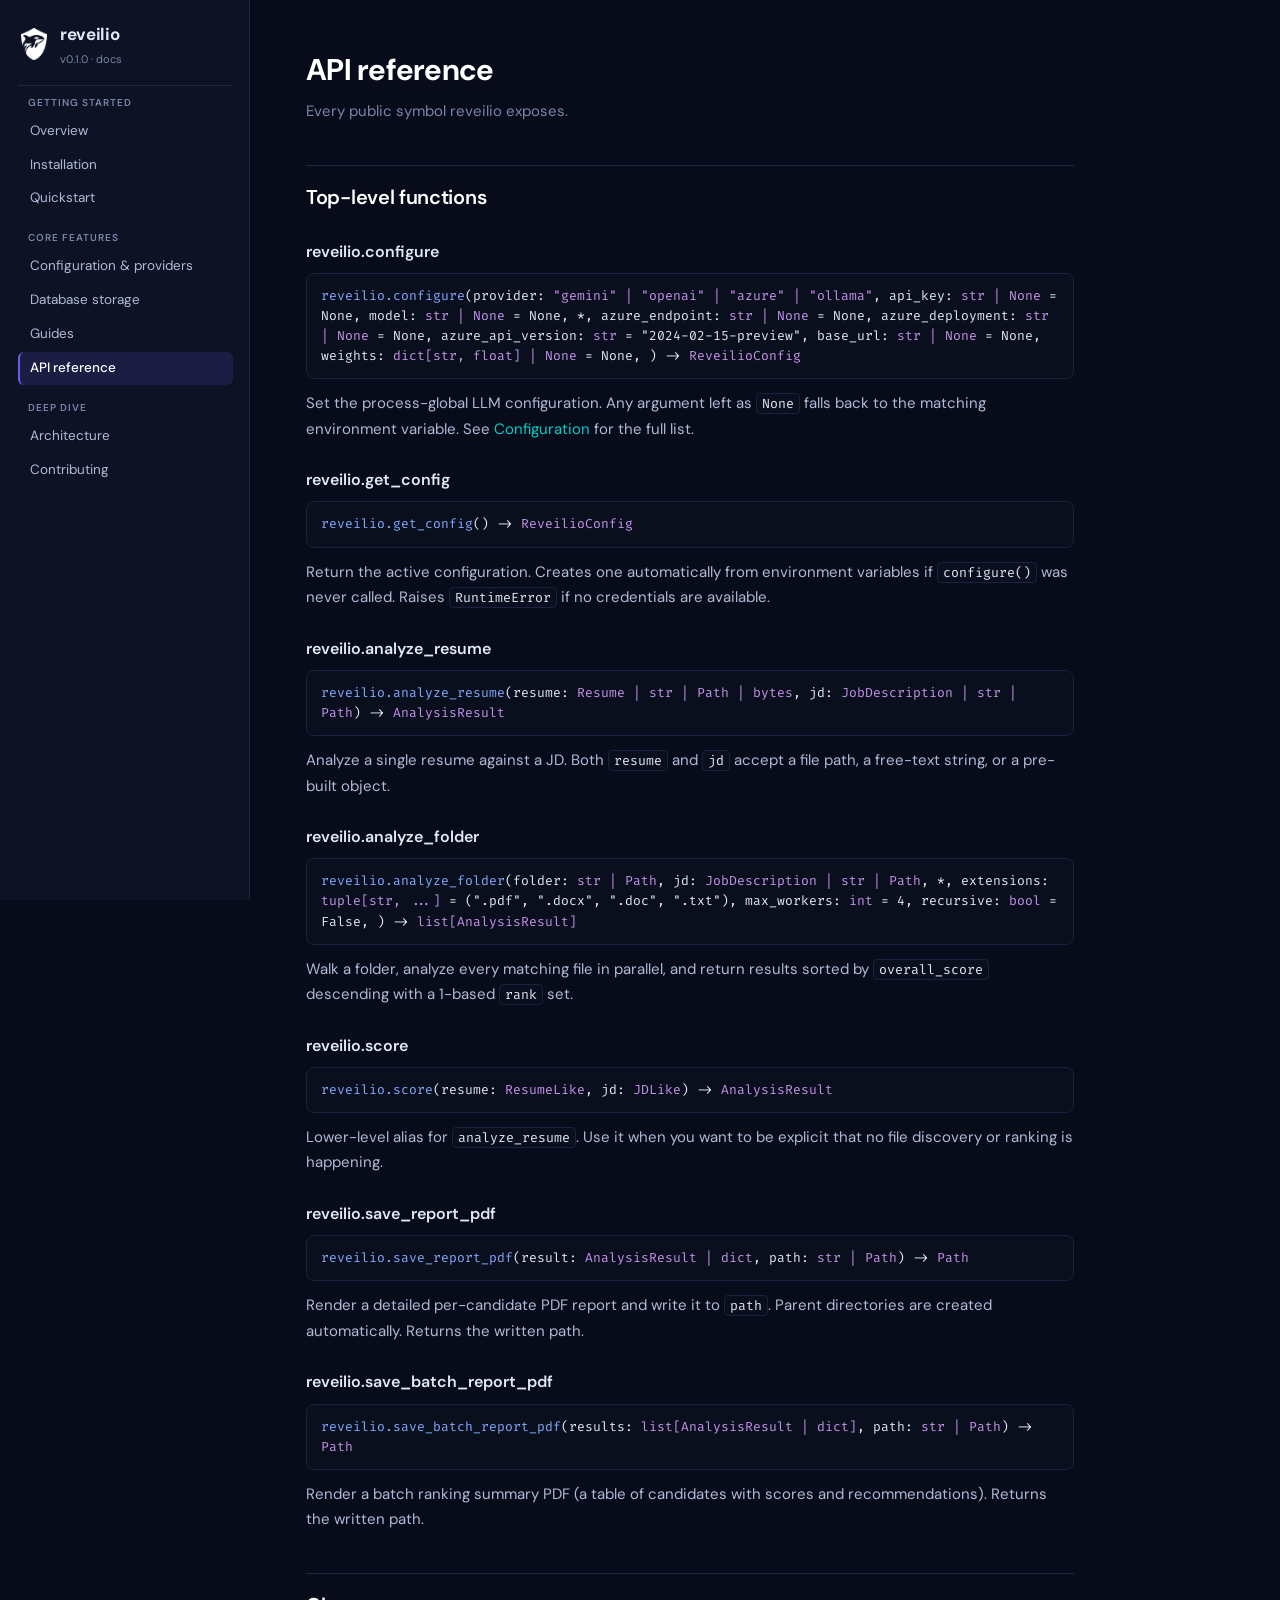
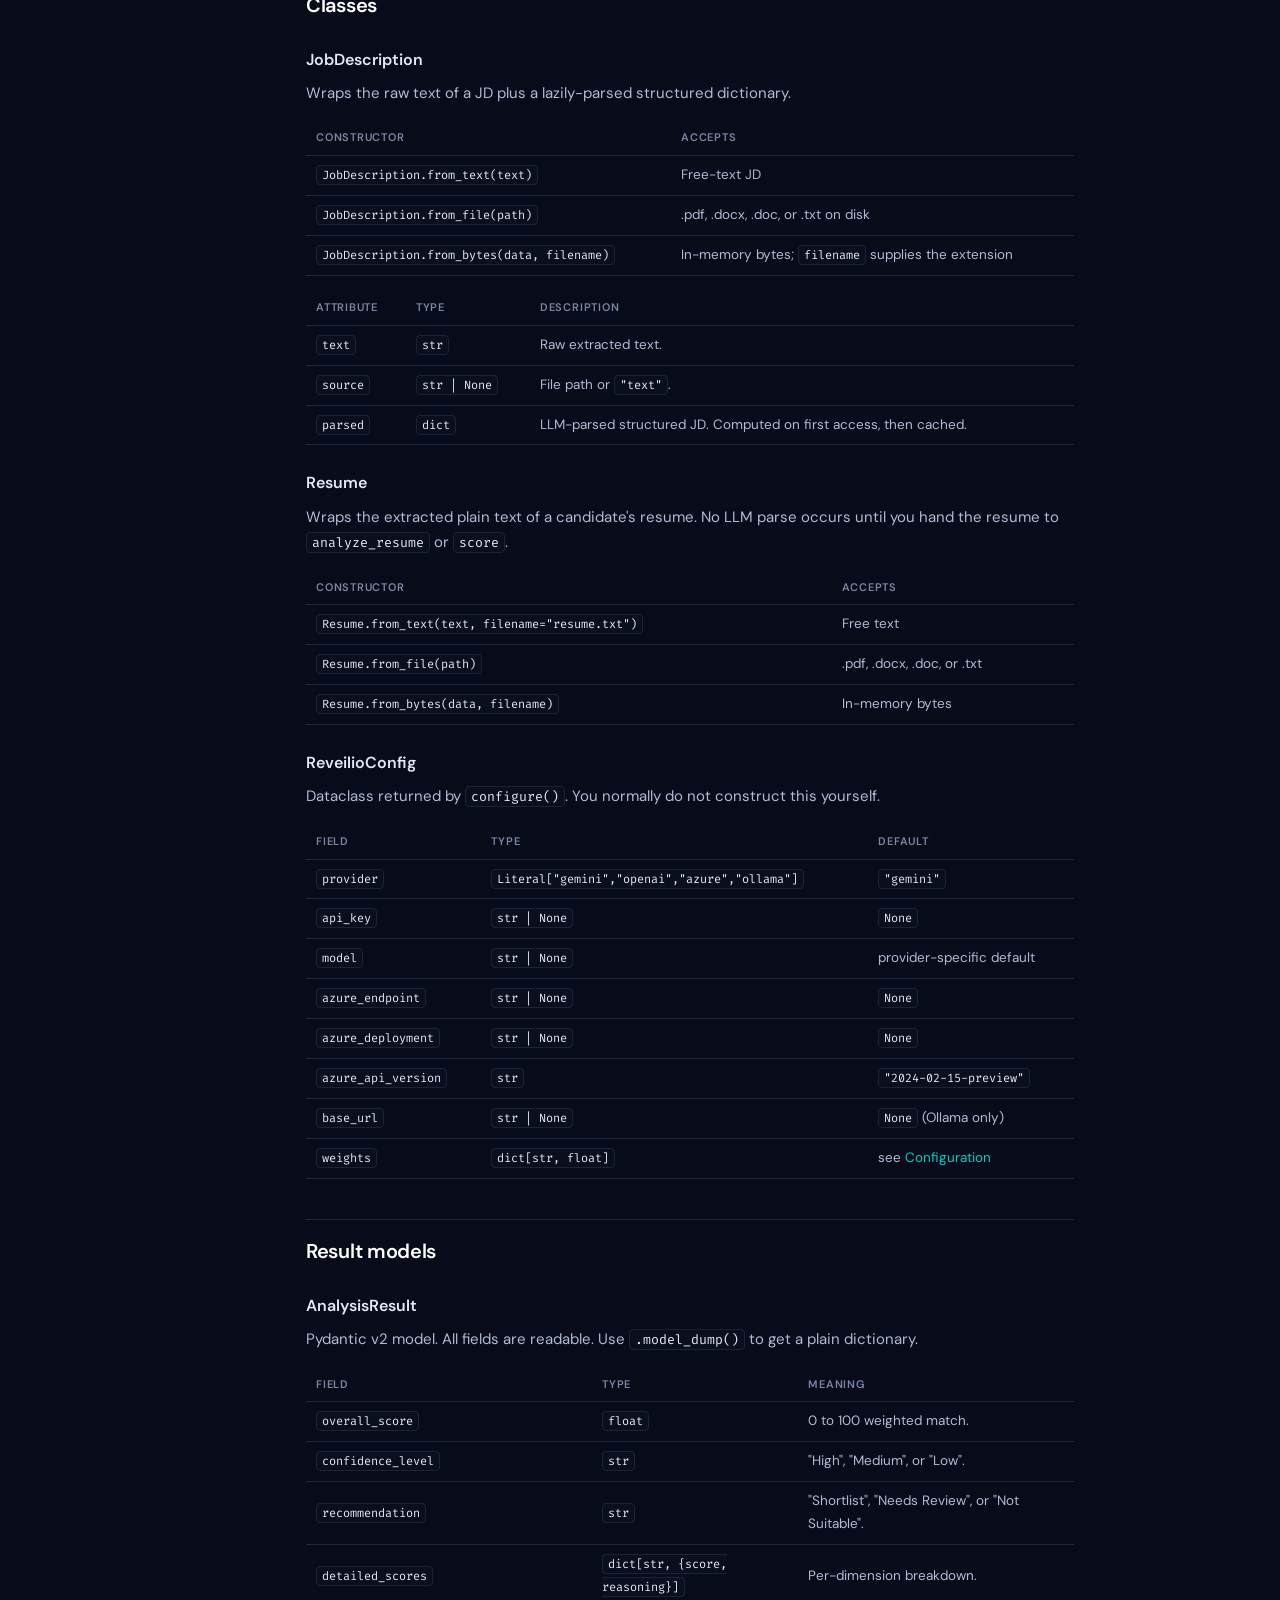
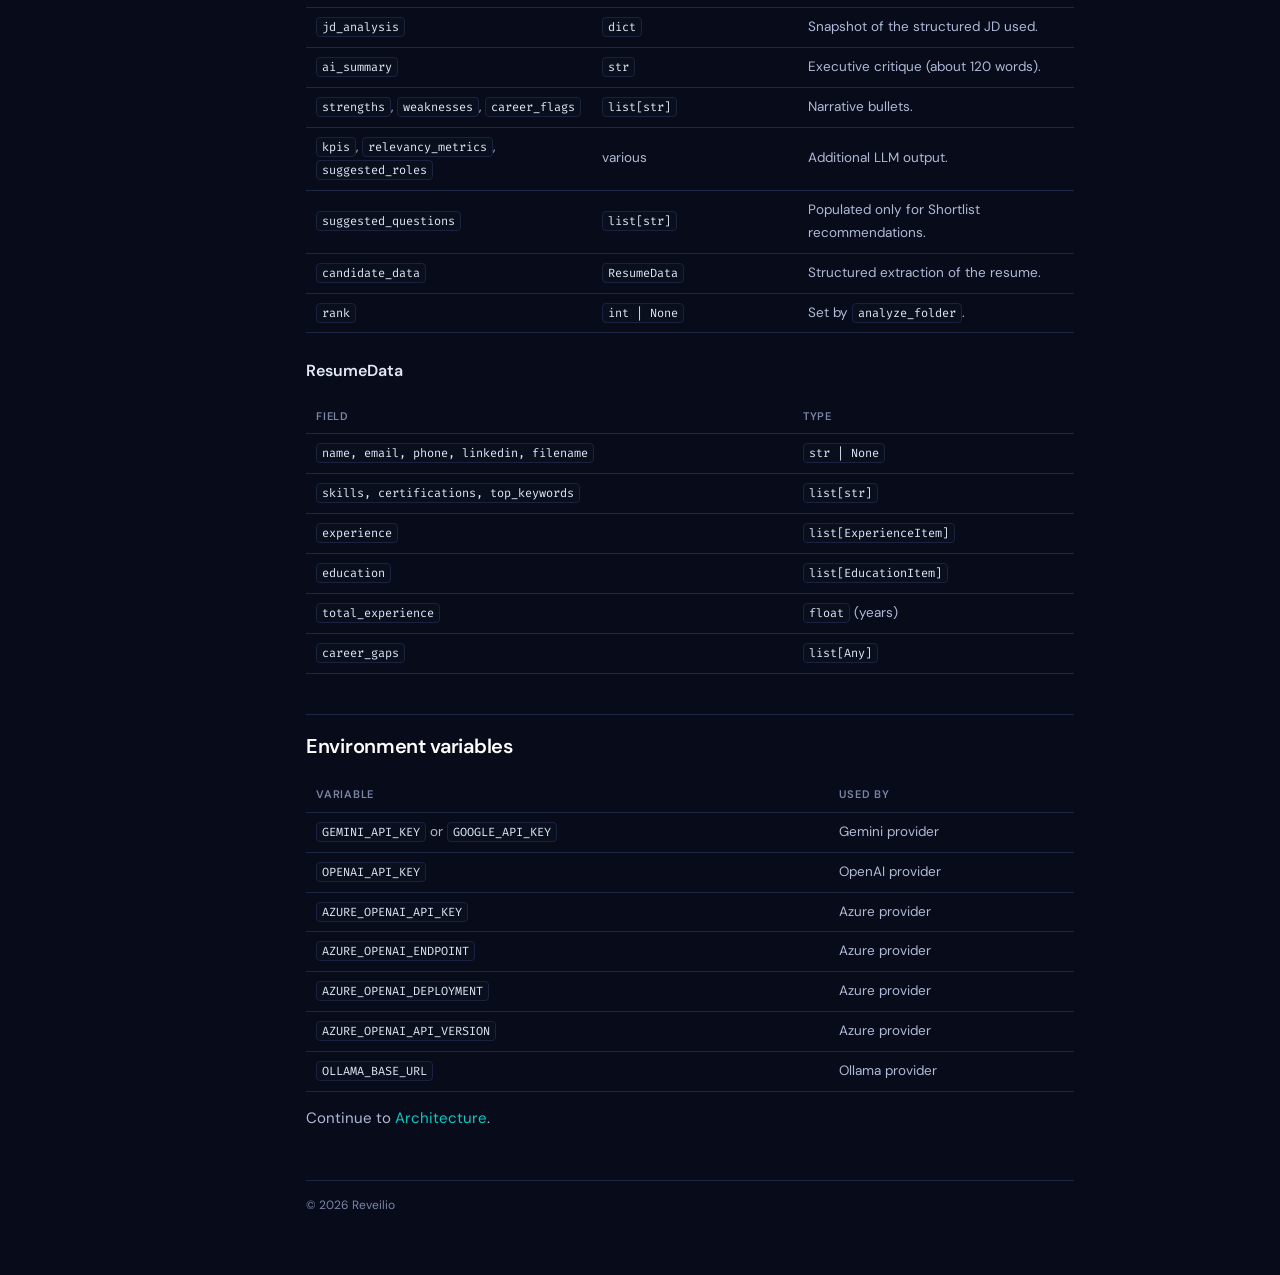
==== docs/api-reference.html @ 4799bc82 "feat: add database storage support (SQLite, PostgreSQL, MySQL, MongoDB)   - Add reveilio.connect_db(" ====
<!doctype html>
<html lang="en">
<head>
<meta charset="utf-8" />
<meta name="viewport" content="width=device-width, initial-scale=1" />
<title>API reference | reveilio</title>
<link rel="icon" type="image/png" href="assets/logo.png" />
<link rel="stylesheet" href="assets/style.css" />
</head>
<body>
<div class="layout">
  <aside class="sidebar">
    <div class="brand"><img class="logo" src="assets/logo.png" alt="Reveilio logo" /><div><h1>reveilio</h1><small>v0.1.0 · docs</small></div></div>
    <nav>
      <div class="section-label">Getting started</div>
      <ul>
        <li><a href="index.html">Overview</a></li>
        <li><a href="installation.html">Installation</a></li>
        <li><a href="quickstart.html">Quickstart</a></li>
      </ul>
      <div class="section-label">Core features</div>
      <ul>
        <li><a href="configuration.html">Configuration &amp; providers</a></li>
        <li><a href="database.html">Database storage</a></li>
        <li><a href="guides.html">Guides</a></li>
        <li><a class="active" href="api-reference.html">API reference</a></li>
      </ul>
      <div class="section-label">Deep dive</div>
      <ul>
        <li><a href="architecture.html">Architecture</a></li>
        <li><a href="contributing.html">Contributing</a></li>
      </ul>
    </nav>
  </aside>
  <main>
    <h1>API reference</h1>
    <p class="subtitle">Every public symbol reveilio exposes.</p>

    <h2>Top-level functions</h2>

    <h3>reveilio.configure</h3>
    <div class="sig">
<span class="name">reveilio.configure</span>(provider: <span class="type">"gemini" | "openai" | "azure" | "ollama"</span>,
    api_key: <span class="type">str | None</span> = None,
    model: <span class="type">str | None</span> = None,
    *,
    azure_endpoint: <span class="type">str | None</span> = None,
    azure_deployment: <span class="type">str | None</span> = None,
    azure_api_version: <span class="type">str</span> = "2024-02-15-preview",
    base_url: <span class="type">str | None</span> = None,
    weights: <span class="type">dict[str, float] | None</span> = None,
) -&gt; <span class="type">ReveilioConfig</span>
    </div>
    <p>Set the process-global LLM configuration. Any argument left as <code>None</code>
      falls back to the matching environment variable. See
      <a href="configuration.html">Configuration</a> for the full list.</p>

    <h3>reveilio.get_config</h3>
    <div class="sig"><span class="name">reveilio.get_config</span>() -&gt; <span class="type">ReveilioConfig</span></div>
    <p>Return the active configuration. Creates one automatically from environment
      variables if <code>configure()</code> was never called. Raises
      <code>RuntimeError</code> if no credentials are available.</p>

    <h3>reveilio.analyze_resume</h3>
    <div class="sig">
<span class="name">reveilio.analyze_resume</span>(resume: <span class="type">Resume | str | Path | bytes</span>,
    jd: <span class="type">JobDescription | str | Path</span>) -&gt; <span class="type">AnalysisResult</span>
    </div>
    <p>Analyze a single resume against a JD. Both <code>resume</code> and <code>jd</code>
      accept a file path, a free-text string, or a pre-built object.</p>

    <h3>reveilio.analyze_folder</h3>
    <div class="sig">
<span class="name">reveilio.analyze_folder</span>(folder: <span class="type">str | Path</span>,
    jd: <span class="type">JobDescription | str | Path</span>,
    *,
    extensions: <span class="type">tuple[str, ...]</span> = (".pdf", ".docx", ".doc", ".txt"),
    max_workers: <span class="type">int</span> = 4,
    recursive: <span class="type">bool</span> = False,
) -&gt; <span class="type">list[AnalysisResult]</span>
    </div>
    <p>Walk a folder, analyze every matching file in parallel, and return results sorted
      by <code>overall_score</code> descending with a 1-based <code>rank</code> set.</p>

    <h3>reveilio.score</h3>
    <div class="sig">
<span class="name">reveilio.score</span>(resume: <span class="type">ResumeLike</span>, jd: <span class="type">JDLike</span>) -&gt; <span class="type">AnalysisResult</span>
    </div>
    <p>Lower-level alias for <code>analyze_resume</code>. Use it when you want to be
      explicit that no file discovery or ranking is happening.</p>

    <h3>reveilio.save_report_pdf</h3>
    <div class="sig">
<span class="name">reveilio.save_report_pdf</span>(result: <span class="type">AnalysisResult | dict</span>,
    path: <span class="type">str | Path</span>) -&gt; <span class="type">Path</span>
    </div>
    <p>Render a detailed per-candidate PDF report and write it to <code>path</code>.
      Parent directories are created automatically. Returns the written path.</p>

    <h3>reveilio.save_batch_report_pdf</h3>
    <div class="sig">
<span class="name">reveilio.save_batch_report_pdf</span>(results: <span class="type">list[AnalysisResult | dict]</span>,
    path: <span class="type">str | Path</span>) -&gt; <span class="type">Path</span>
    </div>
    <p>Render a batch ranking summary PDF (a table of candidates with scores and
      recommendations). Returns the written path.</p>

    <h2>Classes</h2>

    <h3>JobDescription</h3>
    <p>Wraps the raw text of a JD plus a lazily-parsed structured dictionary.</p>
    <table>
      <thead><tr><th>Constructor</th><th>Accepts</th></tr></thead>
      <tbody>
        <tr><td><code>JobDescription.from_text(text)</code></td><td>Free-text JD</td></tr>
        <tr><td><code>JobDescription.from_file(path)</code></td><td>.pdf, .docx, .doc, or .txt on disk</td></tr>
        <tr><td><code>JobDescription.from_bytes(data, filename)</code></td><td>In-memory bytes; <code>filename</code> supplies the extension</td></tr>
      </tbody>
    </table>
    <table>
      <thead><tr><th>Attribute</th><th>Type</th><th>Description</th></tr></thead>
      <tbody>
        <tr><td><code>text</code></td><td><code>str</code></td><td>Raw extracted text.</td></tr>
        <tr><td><code>source</code></td><td><code>str | None</code></td><td>File path or <code>"text"</code>.</td></tr>
        <tr><td><code>parsed</code></td><td><code>dict</code></td><td>LLM-parsed structured JD. Computed on first access, then cached.</td></tr>
      </tbody>
    </table>

    <h3>Resume</h3>
    <p>Wraps the extracted plain text of a candidate's resume. No LLM parse occurs until
      you hand the resume to <code>analyze_resume</code> or <code>score</code>.</p>
    <table>
      <thead><tr><th>Constructor</th><th>Accepts</th></tr></thead>
      <tbody>
        <tr><td><code>Resume.from_text(text, filename="resume.txt")</code></td><td>Free text</td></tr>
        <tr><td><code>Resume.from_file(path)</code></td><td>.pdf, .docx, .doc, or .txt</td></tr>
        <tr><td><code>Resume.from_bytes(data, filename)</code></td><td>In-memory bytes</td></tr>
      </tbody>
    </table>

    <h3>ReveilioConfig</h3>
    <p>Dataclass returned by <code>configure()</code>. You normally do not construct this
      yourself.</p>
    <table>
      <thead><tr><th>Field</th><th>Type</th><th>Default</th></tr></thead>
      <tbody>
        <tr><td><code>provider</code></td><td><code>Literal["gemini","openai","azure","ollama"]</code></td><td><code>"gemini"</code></td></tr>
        <tr><td><code>api_key</code></td><td><code>str | None</code></td><td><code>None</code></td></tr>
        <tr><td><code>model</code></td><td><code>str | None</code></td><td>provider-specific default</td></tr>
        <tr><td><code>azure_endpoint</code></td><td><code>str | None</code></td><td><code>None</code></td></tr>
        <tr><td><code>azure_deployment</code></td><td><code>str | None</code></td><td><code>None</code></td></tr>
        <tr><td><code>azure_api_version</code></td><td><code>str</code></td><td><code>"2024-02-15-preview"</code></td></tr>
        <tr><td><code>base_url</code></td><td><code>str | None</code></td><td><code>None</code> (Ollama only)</td></tr>
        <tr><td><code>weights</code></td><td><code>dict[str, float]</code></td><td>see <a href="configuration.html">Configuration</a></td></tr>
      </tbody>
    </table>

    <h2>Result models</h2>

    <h3>AnalysisResult</h3>
    <p>Pydantic v2 model. All fields are readable. Use <code>.model_dump()</code> to get a
      plain dictionary.</p>
    <table>
      <thead><tr><th>Field</th><th>Type</th><th>Meaning</th></tr></thead>
      <tbody>
        <tr><td><code>overall_score</code></td><td><code>float</code></td><td>0 to 100 weighted match.</td></tr>
        <tr><td><code>confidence_level</code></td><td><code>str</code></td><td>"High", "Medium", or "Low".</td></tr>
        <tr><td><code>recommendation</code></td><td><code>str</code></td><td>"Shortlist", "Needs Review", or "Not Suitable".</td></tr>
        <tr><td><code>detailed_scores</code></td><td><code>dict[str, {score, reasoning}]</code></td><td>Per-dimension breakdown.</td></tr>
        <tr><td><code>jd_analysis</code></td><td><code>dict</code></td><td>Snapshot of the structured JD used.</td></tr>
        <tr><td><code>ai_summary</code></td><td><code>str</code></td><td>Executive critique (about 120 words).</td></tr>
        <tr><td><code>strengths</code>, <code>weaknesses</code>, <code>career_flags</code></td><td><code>list[str]</code></td><td>Narrative bullets.</td></tr>
        <tr><td><code>kpis</code>, <code>relevancy_metrics</code>, <code>suggested_roles</code></td><td>various</td><td>Additional LLM output.</td></tr>
        <tr><td><code>suggested_questions</code></td><td><code>list[str]</code></td><td>Populated only for Shortlist recommendations.</td></tr>
        <tr><td><code>candidate_data</code></td><td><code>ResumeData</code></td><td>Structured extraction of the resume.</td></tr>
        <tr><td><code>rank</code></td><td><code>int | None</code></td><td>Set by <code>analyze_folder</code>.</td></tr>
      </tbody>
    </table>

    <h3>ResumeData</h3>
    <table>
      <thead><tr><th>Field</th><th>Type</th></tr></thead>
      <tbody>
        <tr><td><code>name, email, phone, linkedin, filename</code></td><td><code>str | None</code></td></tr>
        <tr><td><code>skills, certifications, top_keywords</code></td><td><code>list[str]</code></td></tr>
        <tr><td><code>experience</code></td><td><code>list[ExperienceItem]</code></td></tr>
        <tr><td><code>education</code></td><td><code>list[EducationItem]</code></td></tr>
        <tr><td><code>total_experience</code></td><td><code>float</code> (years)</td></tr>
        <tr><td><code>career_gaps</code></td><td><code>list[Any]</code></td></tr>
      </tbody>
    </table>

    <h2>Environment variables</h2>
    <table>
      <thead><tr><th>Variable</th><th>Used by</th></tr></thead>
      <tbody>
        <tr><td><code>GEMINI_API_KEY</code> or <code>GOOGLE_API_KEY</code></td><td>Gemini provider</td></tr>
        <tr><td><code>OPENAI_API_KEY</code></td><td>OpenAI provider</td></tr>
        <tr><td><code>AZURE_OPENAI_API_KEY</code></td><td>Azure provider</td></tr>
        <tr><td><code>AZURE_OPENAI_ENDPOINT</code></td><td>Azure provider</td></tr>
        <tr><td><code>AZURE_OPENAI_DEPLOYMENT</code></td><td>Azure provider</td></tr>
        <tr><td><code>AZURE_OPENAI_API_VERSION</code></td><td>Azure provider</td></tr>
        <tr><td><code>OLLAMA_BASE_URL</code></td><td>Ollama provider</td></tr>
      </tbody>
    </table>

    <p>Continue to <a href="architecture.html">Architecture</a>.</p>
    <footer>© 2026 Reveilio</footer>
  </main>
</div>
<script>
document.addEventListener('DOMContentLoaded', function() {
  document.querySelectorAll('pre').forEach(function(pre) {
    var btn = document.createElement('button');
    btn.className = 'copy-btn';
    btn.textContent = 'Copy';
    btn.addEventListener('click', function() {
      var code = pre.querySelector('code');
      var text = (code || pre).textContent;
      navigator.clipboard.writeText(text).then(function() {
        btn.textContent = 'Copied';
        btn.classList.add('copied');
        setTimeout(function() {
          btn.textContent = 'Copy';
          btn.classList.remove('copied');
        }, 1500);
      });
    });
    pre.appendChild(btn);
  });
});
</script>
</body>
</html>
---- docs/assets/style.css ----
/* Reveilio docs */
@import url('https://fonts.googleapis.com/css2?family=DM+Sans:ital,opsz,wght@0,9..40,300;0,9..40,400;0,9..40,500;0,9..40,600;0,9..40,700;1,9..40,400&family=Fira+Code:wght@400;500&display=swap');

:root {
  --bg: #080c1a;
  --bg-soft: #0d1225;
  --panel: #111729;
  --panel-hover: #161e36;
  --border: #1e2844;
  --border-light: #283350;
  --text: #e2e8f8;
  --text-secondary: #b0b9d6;
  --muted: #7a85a8;
  --accent: #6c5ce7;
  --accent-glow: rgba(108, 92, 231, .15);
  --cyan: #00cec9;
  --cyan-glow: rgba(0, 206, 201, .12);
  --ok: #00b894;
  --warn: #fdcb6e;
  --bad: #ff6b6b;
  --code-bg: #0a0f1e;
  --code-border: #1a2240;
  --radius: 10px;
  --font: 'DM Sans', system-ui, -apple-system, sans-serif;
  --mono: 'Fira Code', 'JetBrains Mono', ui-monospace, SFMono-Regular, Menlo, monospace;
  --sidebar-w: 250px;
}

*, *::before, *::after { box-sizing: border-box; margin: 0; }

html {
  scroll-behavior: smooth;
  -webkit-font-smoothing: antialiased;
  -moz-osx-font-smoothing: grayscale;
}

body {
  background: var(--bg);
  color: var(--text);
  font-family: var(--font);
  font-size: 15px;
  line-height: 1.7;
}

a { color: var(--cyan); text-decoration: none; transition: color .15s; }
a:hover { color: #55eee8; text-decoration: none; }

::selection { background: rgba(108, 92, 231, .35); color: #fff; }

/* ============================================
   LAYOUT
   ============================================ */
.layout {
  display: grid;
  grid-template-columns: var(--sidebar-w) 1fr;
  min-height: 100vh;
}

/* ============================================
   SIDEBAR
   ============================================ */
aside.sidebar {
  background: var(--bg-soft);
  border-right: 1px solid var(--border);
  padding: 20px 16px 20px 18px;
  position: sticky;
  top: 0;
  height: 100vh;
  overflow-y: auto;
  scrollbar-width: none;          /* Firefox */
  -ms-overflow-style: none;       /* IE / Edge */
}
aside.sidebar::-webkit-scrollbar {
  display: none;                  /* Chrome / Safari */
}

.brand {
  display: flex;
  align-items: center;
  gap: 10px;
  padding-bottom: 16px;
  margin-bottom: 8px;
  border-bottom: 1px solid var(--border);
}
.brand .logo { width: 32px; height: 32px; object-fit: contain; flex-shrink: 0; }
.brand h1 { font-size: 17px; font-weight: 700; margin: 0; letter-spacing: -.02em; }
.brand small { color: var(--muted); font-size: 11px; display: block; margin-top: 1px; }

aside nav ul { list-style: none; padding: 0; margin: 0; }
aside nav li { margin: 1px 0; }
aside nav a {
  display: block;
  padding: 5px 10px;
  border-radius: 6px;
  color: var(--text-secondary);
  font-size: 13.5px;
  font-weight: 400;
  transition: all .12s;
  border-left: 2px solid transparent;
}
aside nav a:hover {
  background: var(--panel-hover);
  color: var(--text);
}
aside nav a.active {
  background: var(--accent-glow);
  color: #fff;
  font-weight: 500;
  border-left-color: var(--accent);
}
aside .section-label {
  text-transform: uppercase;
  color: var(--muted);
  font-size: 10px;
  font-weight: 600;
  letter-spacing: .1em;
  margin: 14px 0 4px 10px;
}
aside .section-label:first-of-type { margin-top: 6px; }

/* ============================================
   MAIN CONTENT
   ============================================ */
main {
  padding: 44px 56px 60px;
  max-width: 880px;
}
main h1 {
  font-size: 30px;
  font-weight: 700;
  letter-spacing: -.025em;
  margin-bottom: 4px;
  color: #fff;
}
main h2 {
  font-size: 20px;
  font-weight: 600;
  margin-top: 40px;
  padding-top: 14px;
  border-top: 1px solid var(--border);
  color: #fff;
  letter-spacing: -.015em;
}
main h3 {
  font-size: 16px;
  font-weight: 600;
  margin-top: 24px;
  color: var(--text);
}
main p { color: var(--text-secondary); margin: 8px 0; }
main li { color: var(--text-secondary); margin: 3px 0; }
main ul { padding-left: 20px; }
main ol { padding-left: 20px; }
main .subtitle {
  color: var(--muted);
  font-size: 15px;
  margin-top: 2px;
  margin-bottom: 28px;
}

/* ============================================
   HERO
   ============================================ */
.hero {
  background:
    radial-gradient(700px 200px at 5% -30%, rgba(108,92,231,.2), transparent),
    radial-gradient(500px 180px at 95% -15%, rgba(0,206,201,.12), transparent),
    var(--panel);
  border: 1px solid var(--border);
  border-radius: var(--radius);
  padding: 32px 32px 28px;
  margin-bottom: 28px;
}
.hero h1 { font-size: 34px; letter-spacing: -.03em; }
.badges { display: flex; gap: 6px; flex-wrap: wrap; margin-bottom: 10px; }
.badge {
  font-size: 11px;
  font-weight: 500;
  padding: 3px 9px;
  border-radius: 999px;
  background: var(--bg);
  border: 1px solid var(--border-light);
  color: var(--muted);
}

/* ============================================
   CODE
   ============================================ */
pre, code { font-family: var(--mono); }
code {
  background: var(--code-bg);
  border: 1px solid var(--code-border);
  padding: 1px 5px;
  border-radius: 4px;
  font-size: 0.88em;
  color: var(--text);
}
pre {
  position: relative;
  background: var(--code-bg);
  border: 1px solid var(--code-border);
  border-radius: var(--radius);
  padding: 16px 18px;
  overflow-x: auto;
  font-size: 13px;
  line-height: 1.6;
}
pre code { background: transparent; border: 0; padding: 0; }

/* Copy button */
.copy-btn {
  position: absolute;
  top: 8px;
  right: 8px;
  background: var(--panel);
  border: 1px solid var(--border-light);
  color: var(--muted);
  font-family: var(--font);
  font-size: 11px;
  font-weight: 500;
  padding: 3px 10px;
  border-radius: 5px;
  cursor: pointer;
  opacity: 0;
  transition: opacity .15s, background .15s, color .15s;
  z-index: 1;
  line-height: 1.4;
}
pre:hover .copy-btn { opacity: 1; }
.copy-btn:hover { background: var(--border-light); color: var(--text); }
.copy-btn.copied { color: var(--ok); border-color: var(--ok); }

.tok-k { color: #c792ea; }
.tok-s { color: #c3e88d; }
.tok-c { color: #546e8a; font-style: italic; }
.tok-f { color: #82aaff; }
.tok-n { color: #f78c6c; }

/* ============================================
   TABLES
   ============================================ */
table { width: 100%; border-collapse: collapse; margin: 14px 0; }
th, td {
  text-align: left;
  border-bottom: 1px solid var(--border);
  padding: 8px 10px;
  font-size: 13.5px;
}
th {
  color: var(--muted);
  font-weight: 600;
  font-size: 11px;
  text-transform: uppercase;
  letter-spacing: .07em;
}
td { color: var(--text-secondary); }

/* ============================================
   CARDS
   ============================================ */
.card-grid {
  display: grid;
  grid-template-columns: repeat(auto-fit, minmax(220px, 1fr));
  gap: 12px;
  margin: 14px 0 8px;
}
.card {
  background: var(--panel);
  border: 1px solid var(--border);
  border-radius: var(--radius);
  padding: 16px;
  transition: border-color .2s, transform .2s;
}
.card:hover {
  border-color: var(--border-light);
  transform: translateY(-1px);
}
.card h3 { margin: 0 0 5px; font-size: 14.5px; color: #fff; }
.card p { margin: 0; color: var(--muted); font-size: 13px; line-height: 1.55; }
.card .icon {
  width: 32px; height: 32px;
  margin-bottom: 10px;
  display: flex;
  align-items: center;
  justify-content: center;
}
.card .icon svg {
  width: 28px; height: 28px;
}

/* ============================================
   CALLOUTS
   ============================================ */
.note, .warn, .tip {
  border-left: 3px solid var(--accent);
  background: var(--accent-glow);
  padding: 10px 14px;
  border-radius: 6px;
  margin: 14px 0;
  font-size: 14px;
}
.warn { border-color: var(--warn); background: rgba(253,203,110,.06); }
.tip  { border-color: var(--ok);   background: rgba(0,184,148,.06); }
.note strong, .warn strong, .tip strong { color: #fff; }

/* ============================================
   FLOW DIAGRAM
   ============================================ */
.flow {
  display: flex;
  gap: 8px;
  align-items: center;
  flex-wrap: wrap;
  background: var(--panel);
  border: 1px solid var(--border);
  border-radius: var(--radius);
  padding: 14px 16px;
}
.flow .step {
  background: var(--bg);
  border: 1px solid var(--border-light);
  padding: 7px 12px;
  border-radius: 8px;
  font-size: 13px;
  text-align: center;
  color: var(--text);
}
.flow .step small { display: block; font-size: 10px; color: var(--muted); margin-top: 2px; }
.flow .arrow { color: var(--muted); font-size: 14px; }

/* ============================================
   API SIGNATURES
   ============================================ */
.sig {
  background: var(--code-bg);
  border: 1px solid var(--code-border);
  border-radius: 8px;
  padding: 12px 14px;
  font-family: var(--mono);
  font-size: 13px;
  margin: 8px 0 12px;
  line-height: 1.55;
  overflow-x: auto;
}
.sig .name { color: #82aaff; }
.sig .type { color: #c792ea; }

/* ============================================
   MISC
   ============================================ */
.kbd {
  font-family: var(--mono);
  font-size: 11px;
  border: 1px solid var(--border);
  background: var(--bg-soft);
  padding: 2px 5px;
  border-radius: 3px;
  color: var(--muted);
}

footer {
  margin-top: 48px;
  padding-top: 14px;
  border-top: 1px solid var(--border);
  color: var(--muted);
  font-size: 12px;
}

/* ============================================
   RESPONSIVE
   ============================================ */
@media (max-width: 900px) {
  .layout { grid-template-columns: 1fr; }
  aside.sidebar {
    position: static;
    height: auto;
    border-right: 0;
    border-bottom: 1px solid var(--border);
    padding: 16px;
  }
  main { padding: 24px 20px; }
  .hero h1 { font-size: 26px; }
  main h1 { font-size: 24px; }
}
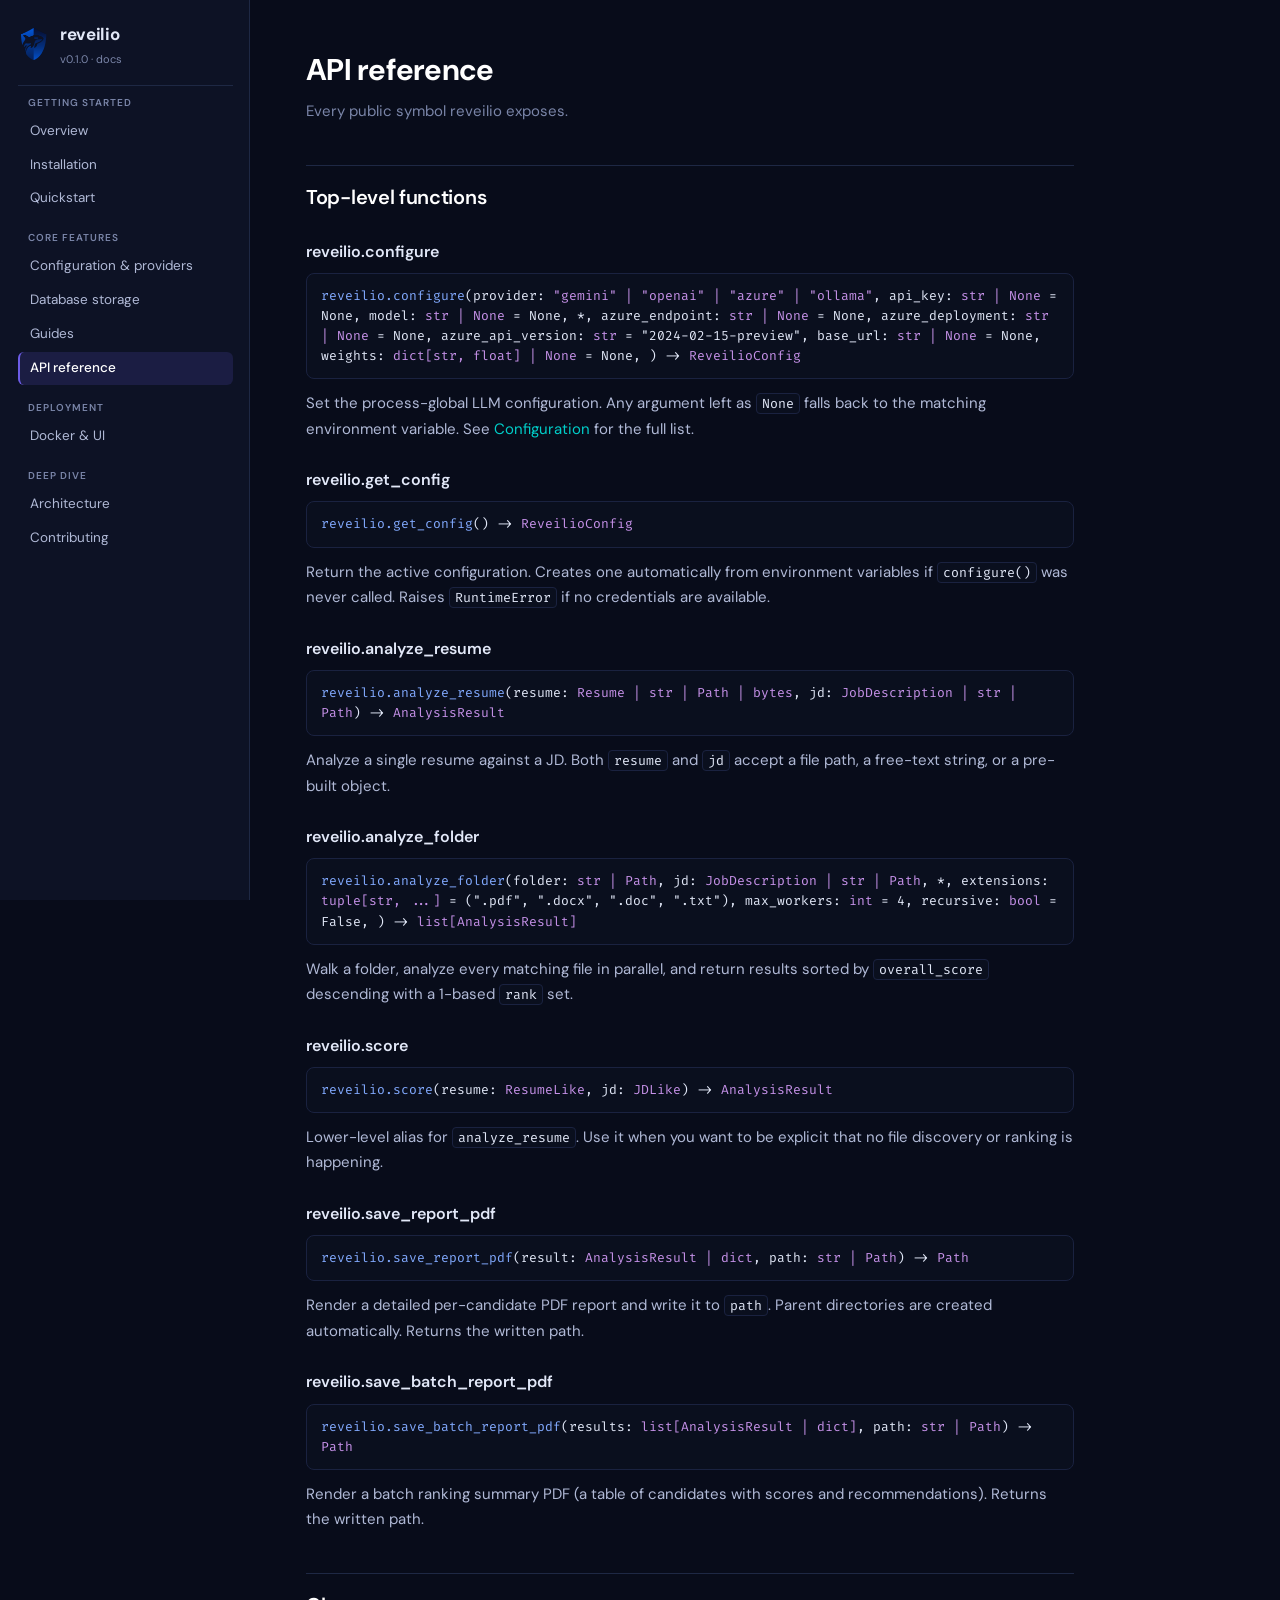
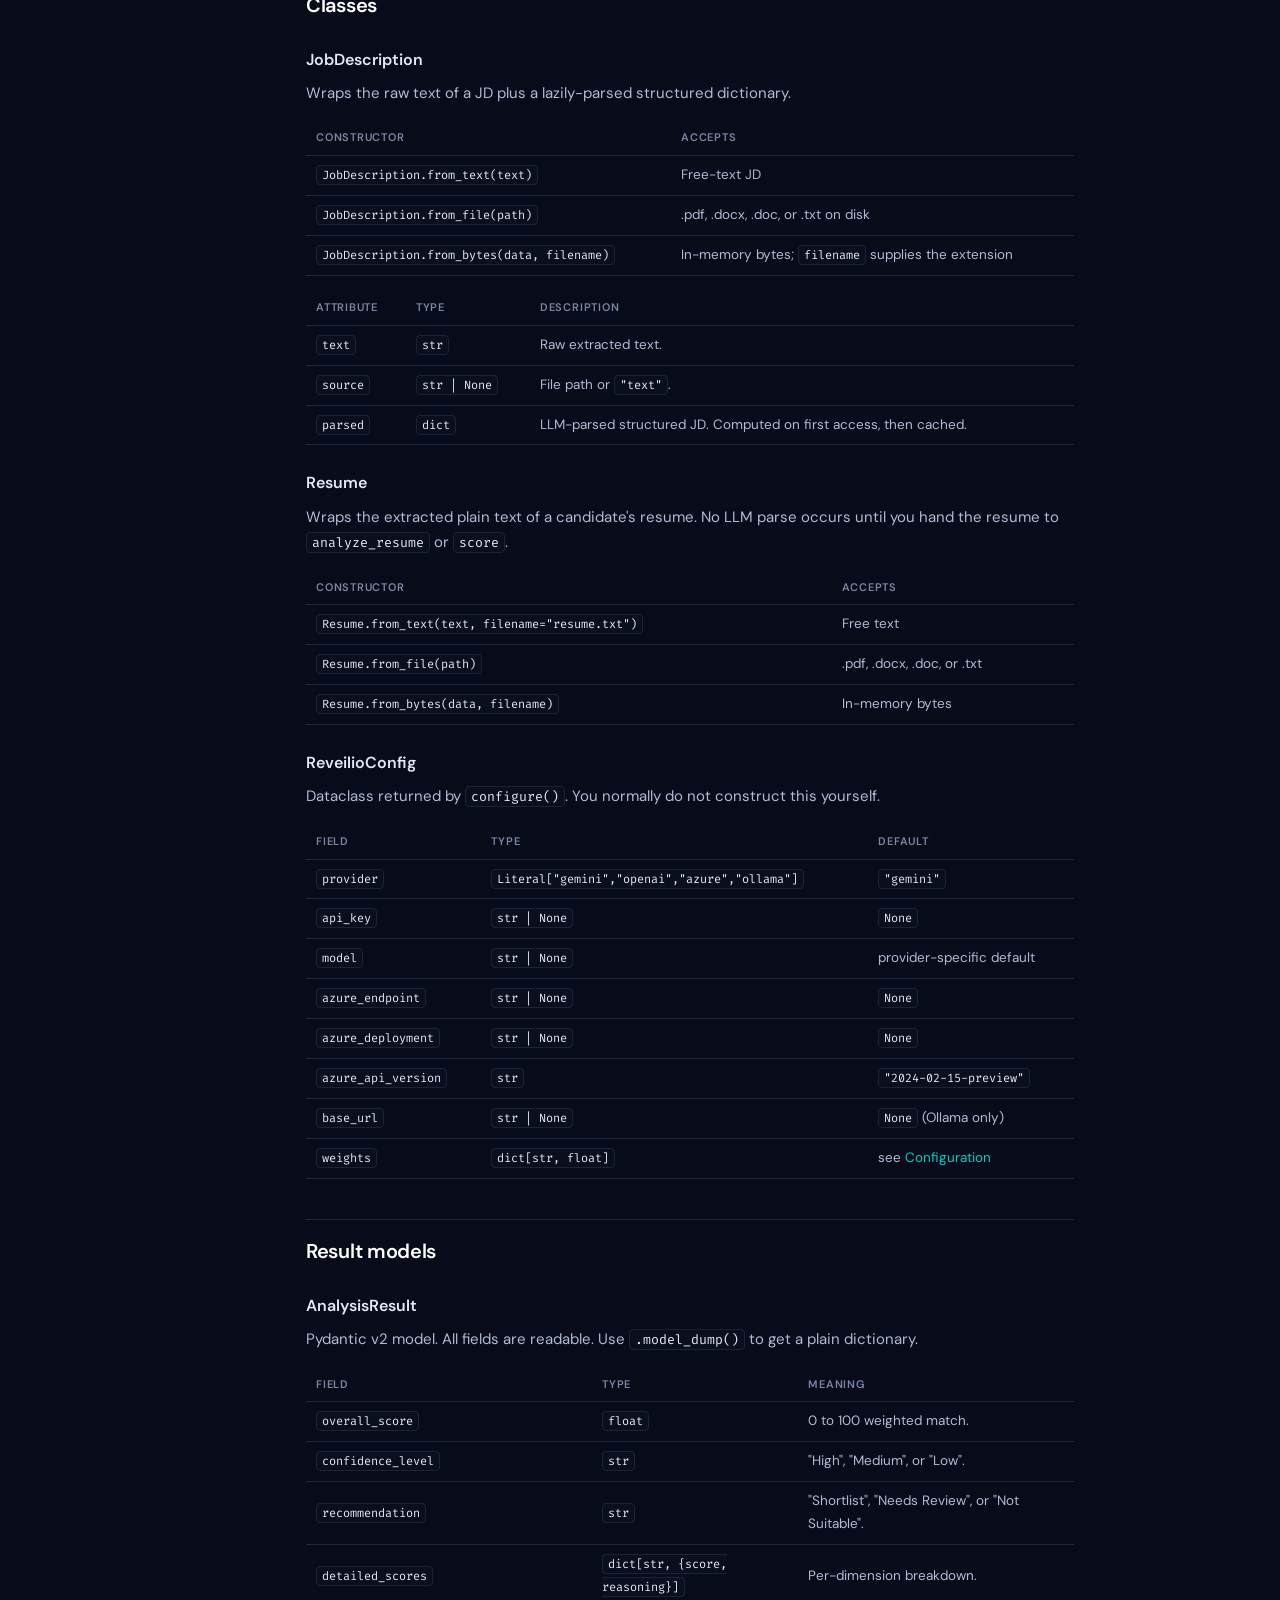
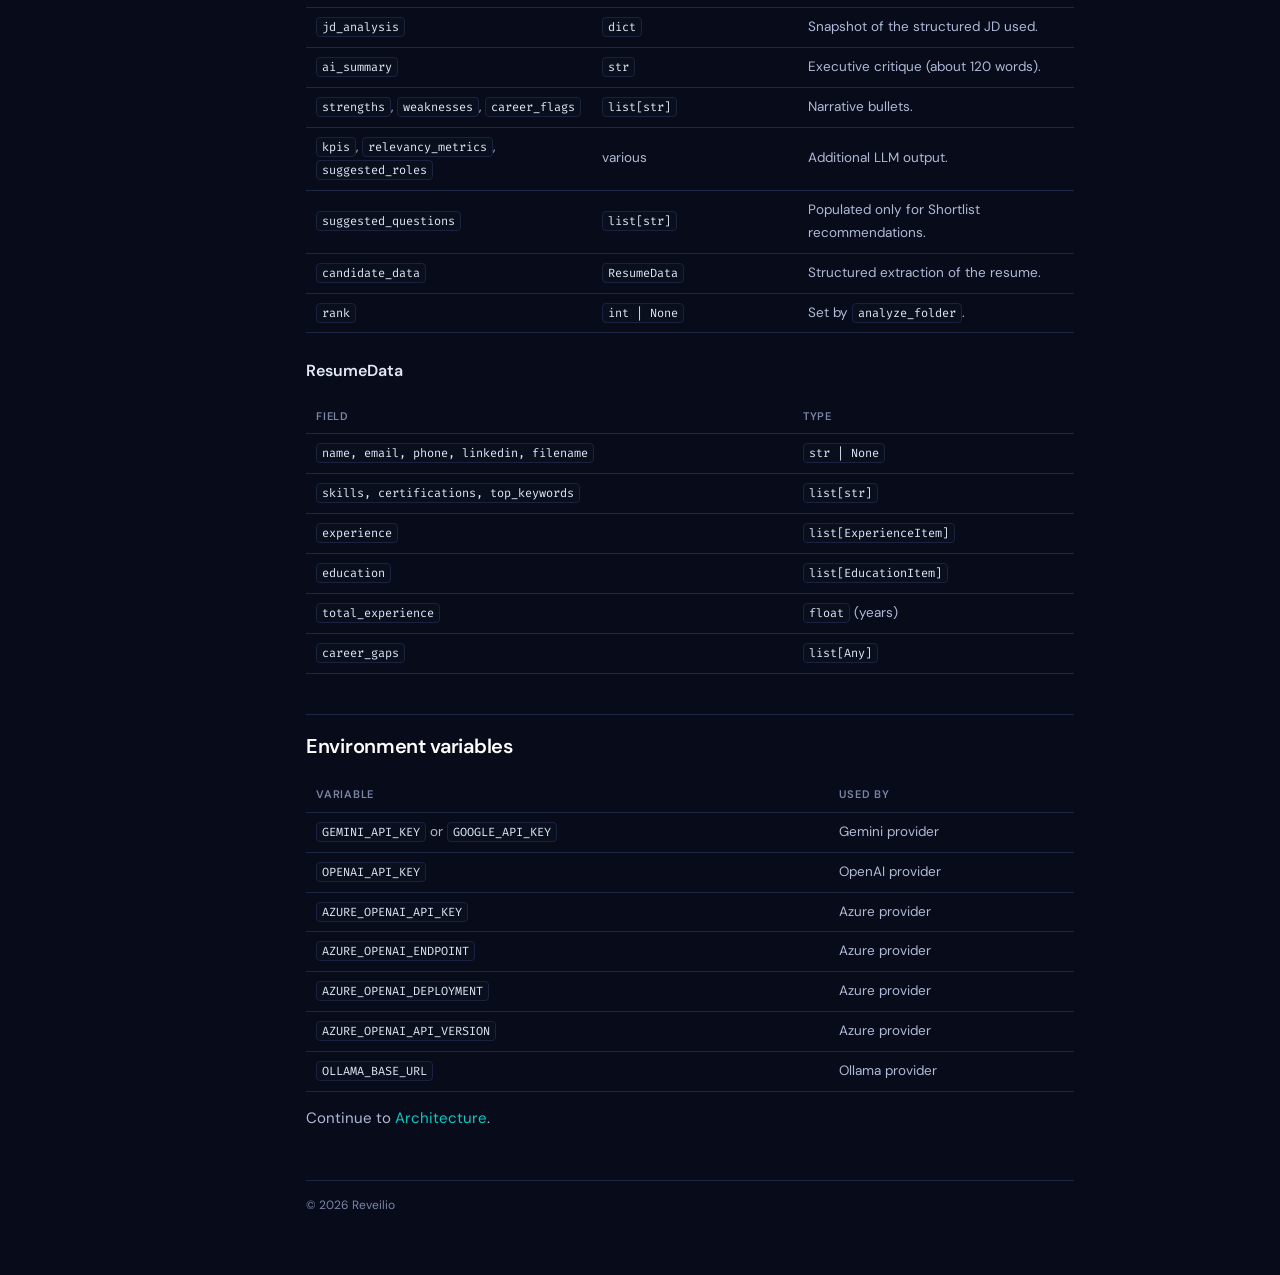
==== commit 11fc2ee6: "Docker support integrated with UI feature" ====
--- a/docs/api-reference.html
+++ b/docs/api-reference.html
@@ -24,6 +24,10 @@
         <li><a href="database.html">Database storage</a></li>
         <li><a href="guides.html">Guides</a></li>
         <li><a class="active" href="api-reference.html">API reference</a></li>
+      </ul>
+      <div class="section-label">Deployment</div>
+      <ul>
+        <li><a href="docker.html">Docker &amp; UI</a></li>
       </ul>
       <div class="section-label">Deep dive</div>
       <ul>
